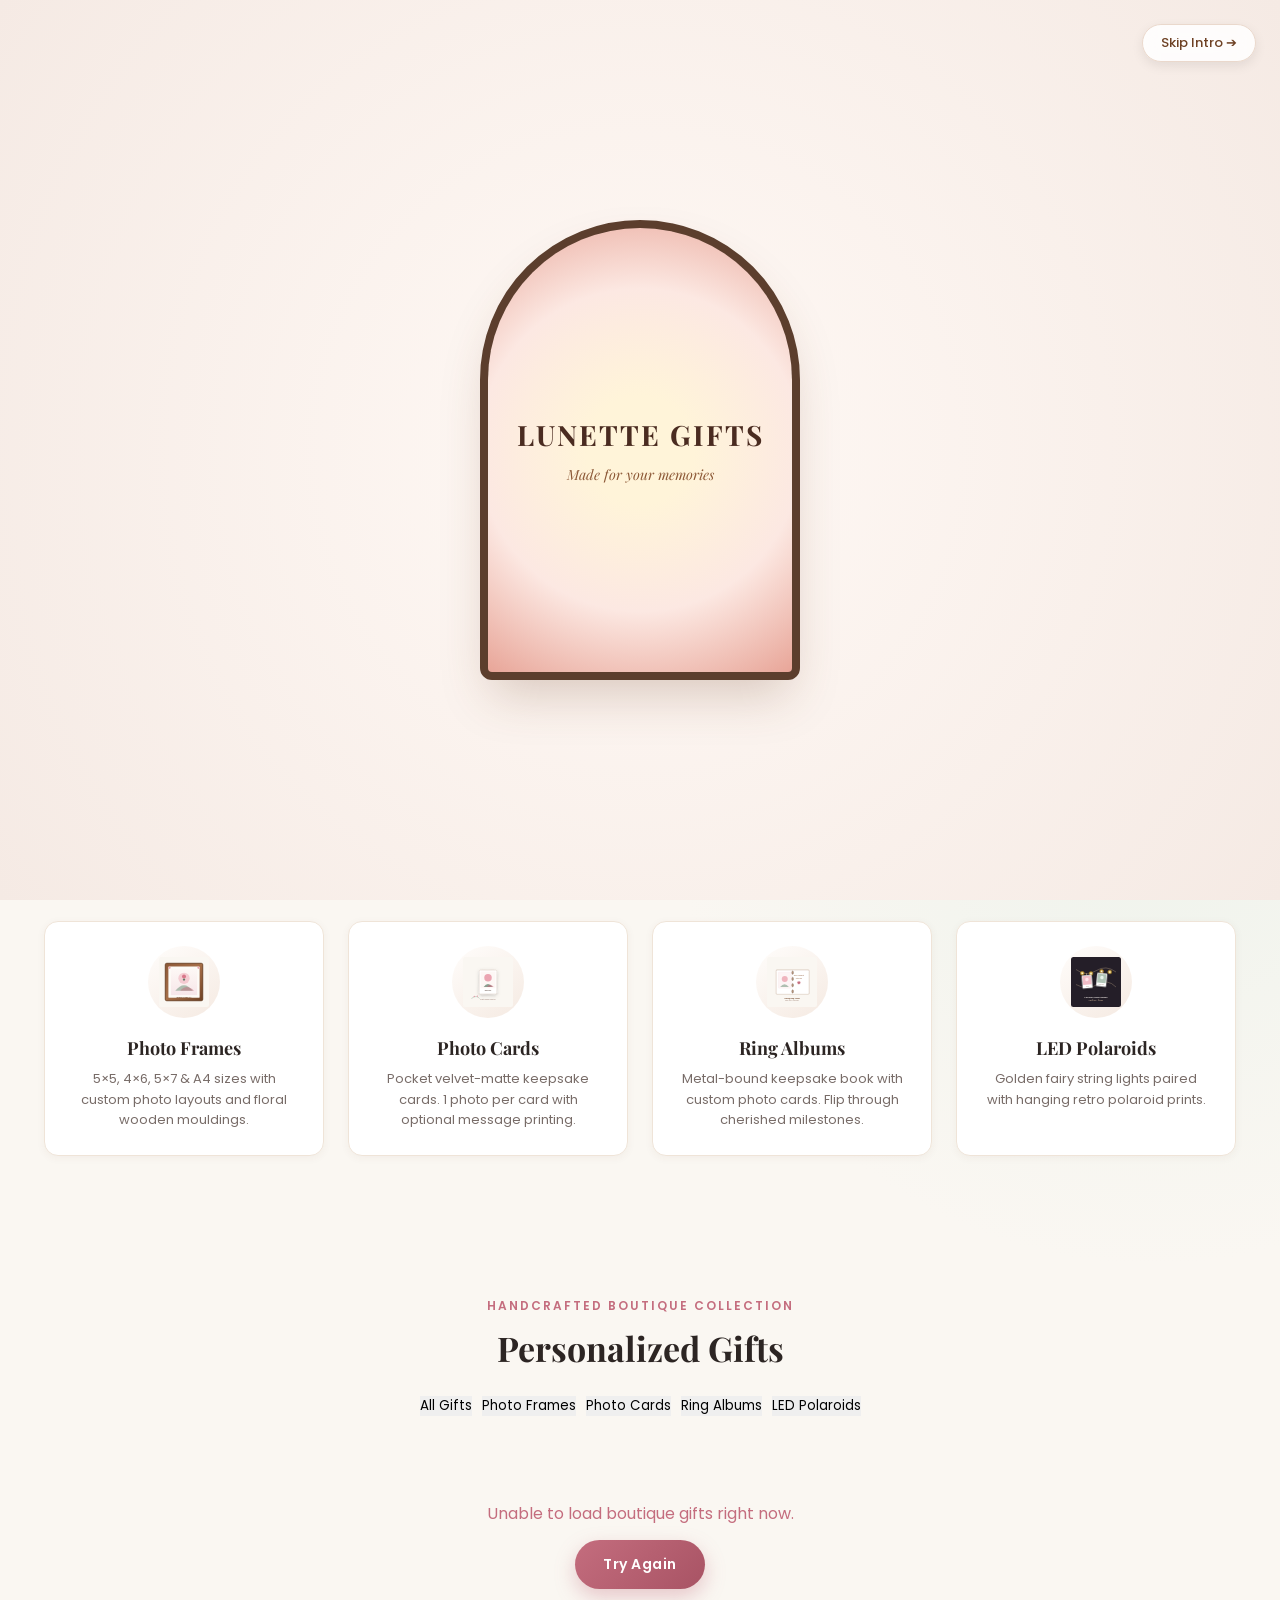
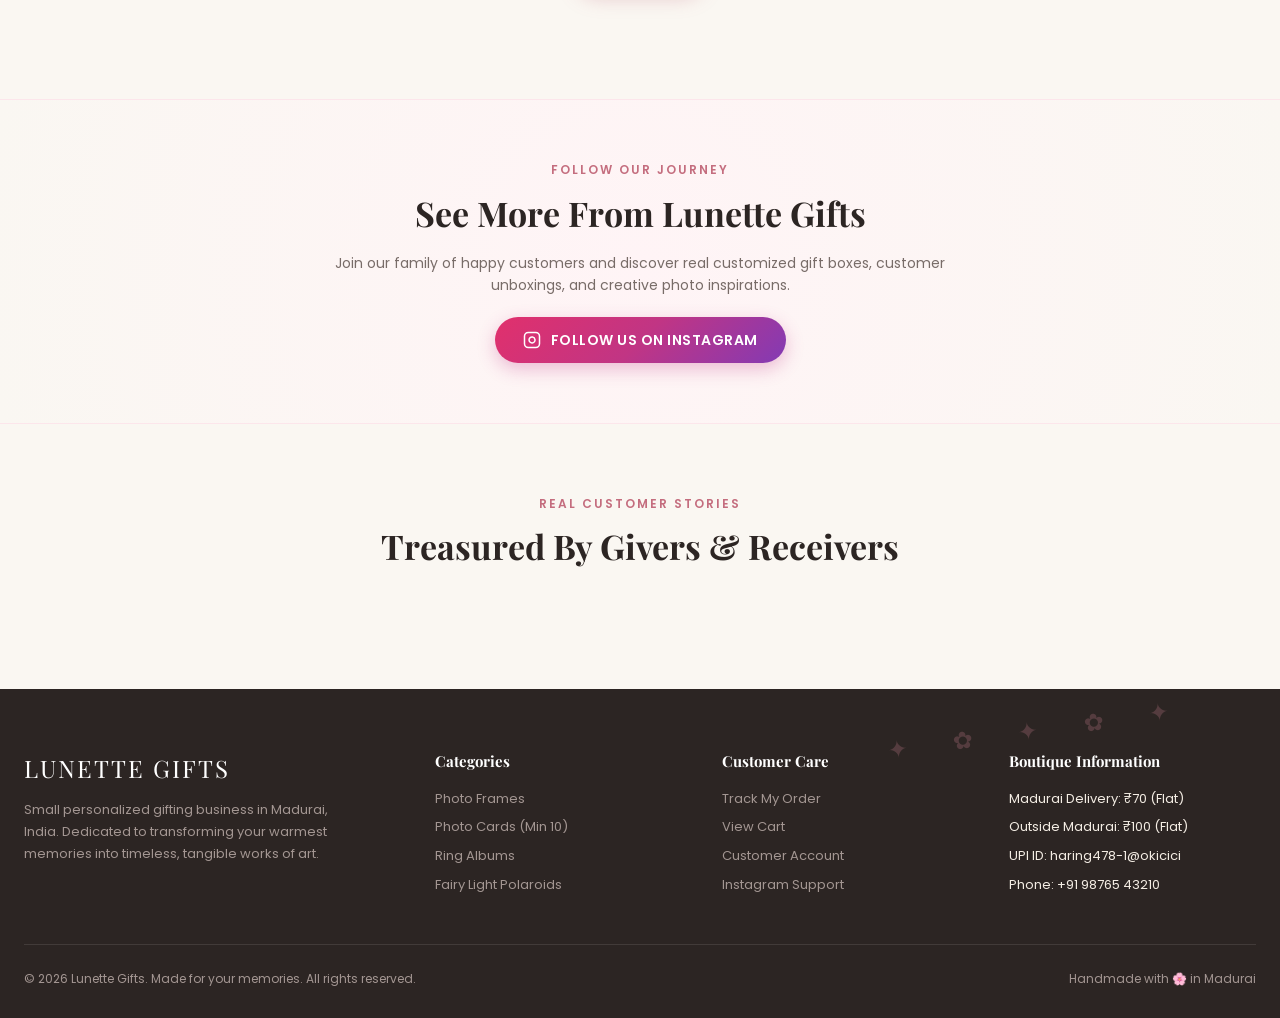
==== LUNETTE-GIFTS-FRONTEND/index.html @ bac8351b "Initial commit" ====
<!DOCTYPE html>
<html lang="en">
<head>
    <meta charset="UTF-8">
    <meta name="viewport" content="width=device-width, initial-scale=1.0">
    <title>Lunette Gifts — Personalized Gift Boutique & Photo Keepsakes</title>
    <link rel="stylesheet" href="./css/boutique-theme.css">
    <link rel="stylesheet" href="./css/opening-door.css">
    <link rel="stylesheet" href="./css/lunette-polish.css">
</head>
<body>

    <!-- =========================================================
         1. BOUTIQUE OPENING DOOR ENTRANCE ANIMATION
         ========================================================= -->
    <div id="opening-screen">
        <button class="skip-intro-btn" type="button">Skip Intro ➔</button>

        <div class="door-wrapper">
            <!-- Warm Boutique Backlight Glow & Revealed Logo -->
            <div class="boutique-glow">
                <div class="boutique-logo-reveal">
                    <h1>LUNETTE GIFTS</h1>
                    <p>Made for your memories</p>
                </div>
            </div>

            <!-- Left Door Leaf -->
            <div class="door-leaf door-left">
                <div class="door-handle"></div>
            </div>

            <!-- Right Door Leaf -->
            <div class="door-leaf door-right">
                <div class="door-handle"></div>
            </div>

            <!-- Soft Petal Burst Animation -->
            <div class="petal-burst">
                <div class="petal"></div>
                <div class="petal"></div>
                <div class="petal"></div>
                <div class="petal"></div>
            </div>
        </div>
    </div>

    <!-- =========================================================
         2. TOP NOTICE BAR
         ========================================================= -->
    <div class="top-bar">
        🌸 Handcrafted with love in Madurai • Flat ₹70 Local Delivery / ₹100 Outside • Premium Floral Keepsakes
    </div>

    <!-- =========================================================
         3. SITE HEADER & NAVIGATION
         ========================================================= -->
    <header class="site-header">
        <div class="header-container">
            <a href="./" class="brand-logo">
                <svg viewBox="0 0 24 24" fill="none" stroke="currentColor" stroke-width="1.8">
                    <path d="M12 2a5 5 0 0 0-5 5c0 4 5 9 5 9s5-5 5-9a5 5 0 0 0-5-5z"/>
                    <circle cx="12" cy="7" r="2"/>
                    <path d="M7 14c-3 0-5 2-5 4v2h20v-2c0-2-2-4-5-4"/>
                </svg>
                <div>
                    <span class="brand-title">Lunette Gifts</span>
                    <span class="brand-subtitle">Personalized Keepsakes</span>
                </div>
            </a>

            <nav>
                <ul class="nav-menu">
                    <li><a href="./" class="nav-link active">Home</a></li>
                    <li><a href="#catalog" class="nav-link">Shop</a></li>
                    <li><a href="#catalog" class="nav-link" onclick="document.querySelector('[data-filter=\'PHOTO_FRAMES\']').click()">Photo Frames</a></li>
                    <li><a href="#catalog" class="nav-link" onclick="document.querySelector('[data-filter=\'PHOTO_CARDS\']').click()">Photo Cards</a></li>
                    <li><a href="#catalog" class="nav-link" onclick="document.querySelector('[data-filter=\'RING_ALBUMS\']').click()">Ring Albums</a></li>
                    <li><a href="#catalog" class="nav-link" onclick="document.querySelector('[data-filter=\'LED_POLAROIDS\']').click()">LED Polaroids</a></li>
                    <li><a href="./track.html" class="nav-link">Track Order</a></li>
                </ul>
            </nav>

            <div class="header-actions">
                <a href="./cart.html" class="header-icon-btn" title="View Cart">
                    <svg width="22" height="22" viewBox="0 0 24 24" fill="none" stroke="currentColor" stroke-width="2">
                        <path d="M6 2L3 6v14a2 2 0 0 0 2 2h14a2 2 0 0 0 2-2V6l-3-4z"/>
                        <line x1="3" y1="6" x2="21" y2="6"/>
                        <path d="M16 10a4 4 0 0 1-8 0"/>
                    </svg>
                    <span class="badge cart-badge" style="display: none;">0</span>
                </a>

                <a href="./login.html" id="header-account-link" class="header-icon-btn" title="Sign In / Account">
                    <svg width="22" height="22" viewBox="0 0 24 24" fill="none" stroke="currentColor" stroke-width="2">
                        <path d="M20 21v-2a4 4 0 0 0-4-4H8a4 4 0 0 0-4 4v2"/>
                        <circle cx="12" cy="7" r="4"/>
                    </svg>
                </a>
            </div>
        </div>
    </header>

    <!-- =========================================================
         4. HERO SECTION
         ========================================================= -->
    <section class="hero-section">
        <div class="hero-container">
            <div class="hero-content">
                <div class="hero-badge">🌸 Handcrafted Personalized Gifting</div>
                <h1 class="hero-title">
                    Turn Your Memories Into <span>Beautiful Gifts</span>
                </h1>
                <p class="hero-subtitle">
                    Personalized photo frames, cards, albums and more — made specially for you. Custom engraved text, archival prints, and floral handcrafted details.
                </p>
                <div class="hero-buttons">
                    <a href="#catalog" class="btn-primary">
                        SHOP NOW ➔
                    </a>
                    <a href="#catalog" class="btn-secondary">
                        CUSTOMIZE YOUR GIFT
                    </a>
                </div>
            </div>

            <div class="hero-visual">
                <div class="hero-visual-card">
                    <img src="./images/realistic-frame.jpg" alt="Handcrafted personalized memory frame">
                    <div class="floating-pill">
                        <span>✨</span>
                        <span>Made for your dearest memories</span>
                    </div>
                </div>
            </div>
        </div>
    </section>

    <!-- =========================================================
         5. PRODUCT CATEGORIES SHOWCASE
         ========================================================= -->
    <section class="section">
        <div class="section-header">
            <span class="section-subtitle">Curated Categories</span>
            <h2 class="section-title">Cherish Every Occasion</h2>
        </div>

        <div class="categories-grid">
            <div class="category-card" onclick="document.querySelector('[data-filter=\'PHOTO_FRAMES\']').click(); location.href='#catalog';">
                <div class="category-icon">
                    <img src="./images/frame-thumb.svg" alt="Photo Frames">
                </div>
                <h3 class="category-title">Photo Frames</h3>
                <p class="category-desc">5×5, 4×6, 5×7 & A4 sizes with custom photo layouts and floral wooden mouldings.</p>
            </div>

            <div class="category-card" onclick="document.querySelector('[data-filter=\'PHOTO_CARDS\']').click(); location.href='#catalog';">
                <div class="category-icon">
                    <img src="./images/cards-thumb.svg" alt="Photo Cards">
                </div>
                <h3 class="category-title">Photo Cards</h3>
                <p class="category-desc">Pocket velvet-matte keepsake cards. 1 photo per card with optional message printing.</p>
            </div>

            <div class="category-card" onclick="document.querySelector('[data-filter=\'RING_ALBUMS\']').click(); location.href='#catalog';">
                <div class="category-icon">
                    <img src="./images/album-thumb.svg" alt="Ring Albums">
                </div>
                <h3 class="category-title">Ring Albums</h3>
                <p class="category-desc">Metal-bound keepsake book with custom photo cards. Flip through cherished milestones.</p>
            </div>

            <div class="category-card" onclick="document.querySelector('[data-filter=\'LED_POLAROIDS\']').click(); location.href='#catalog';">
                <div class="category-icon">
                    <img src="./images/led-thumb.svg" alt="LED Polaroids">
                </div>
                <h3 class="category-title">LED Polaroids</h3>
                <p class="category-desc">Golden fairy string lights paired with hanging retro polaroid prints.</p>
            </div>
        </div>
    </section>

    <!-- =========================================================
         6. PRODUCT CATALOG & FILTERS
         ========================================================= -->
    <section class="section" id="catalog">
        <div class="section-header">
            <span class="section-subtitle">Handcrafted Boutique Collection</span>
            <h2 class="section-title">Personalized Gifts</h2>
            <div style="display: flex; justify-content: center; gap: 10px; margin-top: 20px; flex-wrap: wrap;">
                <button class="period-tab active" data-filter="ALL">All Gifts</button>
                <button class="period-tab" data-filter="PHOTO_FRAMES">Photo Frames</button>
                <button class="period-tab" data-filter="PHOTO_CARDS">Photo Cards</button>
                <button class="period-tab" data-filter="RING_ALBUMS">Ring Albums</button>
                <button class="period-tab" data-filter="LED_POLAROIDS">LED Polaroids</button>
            </div>
        </div>

        <div class="products-grid" id="products-grid">
            <!-- Populated dynamically via store.js -->
            <div style="grid-column: 1/-1; text-align: center; padding: 40px; color: #786C68;">
                Loading boutique collection...
            </div>
        </div>
    </section>

    <!-- =========================================================
         7. INSTAGRAM SECTION (LINKING TO OFFICIAL INSTAGRAM)
         ========================================================= -->
    <section class="instagram-section">
        <div class="instagram-banner">
            <span class="section-subtitle">Follow Our Journey</span>
            <h2 class="section-title" style="margin-bottom: 12px;">See More From Lunette Gifts</h2>
            <p style="font-size: 14px; color: #786C68;">
                Join our family of happy customers and discover real customized gift boxes, customer unboxings, and creative photo inspirations.
            </p>
            <a href="https://www.instagram.com/lunette_gifts/" target="_blank" rel="noopener noreferrer" class="instagram-btn">
                <svg width="18" height="18" viewBox="0 0 24 24" fill="none" stroke="currentColor" stroke-width="2">
                    <rect x="2" y="2" width="20" height="20" rx="5" ry="5"></rect>
                    <path d="M16 11.37A4 4 0 1 1 12.63 8 4 4 0 0 1 16 11.37z"></path>
                    <line x1="17.5" y1="6.5" x2="17.51" y2="6.5"></line>
                </svg>
                FOLLOW US ON INSTAGRAM
            </a>
        </div>
    </section>

    <!-- =========================================================
         8. CUSTOMER REVIEWS SECTION
         ========================================================= -->
    <section class="section">
        <div class="section-header">
            <span class="section-subtitle">Real Customer Stories</span>
            <h2 class="section-title">Treasured By Givers & Receivers</h2>
        </div>
        <div class="categories-grid" id="reviews-container">
            <!-- Populated via store.js -->
        </div>
    </section>

    <!-- =========================================================
         9. FOOTER
         ========================================================= -->
    <footer class="site-footer">
        <div class="footer-container">
            <div>
                <div class="footer-logo">LUNETTE GIFTS</div>
                <p class="footer-desc">
                    Small personalized gifting business in Madurai, India. Dedicated to transforming your warmest memories into timeless, tangible works of art.
                </p>
            </div>
            <div class="footer-col">
                <h4>Categories</h4>
                <ul class="footer-links">
                    <li><a href="#catalog">Photo Frames</a></li>
                    <li><a href="#catalog">Photo Cards (Min 10)</a></li>
                    <li><a href="#catalog">Ring Albums</a></li>
                    <li><a href="#catalog">Fairy Light Polaroids</a></li>
                </ul>
            </div>
            <div class="footer-col">
                <h4>Customer Care</h4>
                <ul class="footer-links">
                    <li><a href="./track.html">Track My Order</a></li>
                    <li><a href="./cart.html">View Cart</a></li>
                    <li><a href="./login.html">Customer Account</a></li>
                    <li><a href="https://www.instagram.com/lunette_gifts/" target="_blank">Instagram Support</a></li>
                </ul>
            </div>
            <div class="footer-col">
                <h4>Boutique Information</h4>
                <ul class="footer-links">
                    <li>Madurai Delivery: ₹70 (Flat)</li>
                    <li>Outside Madurai: ₹100 (Flat)</li>
                    <li>UPI ID: haring478-1@okicici</li>
                    <li>Phone: +91 98765 43210</li>
                </ul>
            </div>
        </div>
        <div class="footer-bottom">
            <span>&copy; 2026 Lunette Gifts. Made for your memories. All rights reserved.</span>
            <span>Handmade with 🌸 in Madurai</span>
        </div>
    </footer>

    <!-- =========================================================
         10. INTERACTIVE PRODUCT CUSTOMIZATION MODAL
         ========================================================= -->
    <div class="modal-backdrop" id="product-modal-backdrop">
        <div class="modal-container">
            <div class="modal-header">
                <h3 class="modal-title" id="modal-product-title">Customize Your Gift</h3>
                <button class="modal-close-btn" onclick="closeProductModal()">✕</button>
            </div>
            <div class="modal-body" id="modal-dynamic-body">
                <!-- Dynamically filled by store.js -->
            </div>
            <div class="modal-footer">
                <div>
                    <span class="modal-price-calc">Total Price</span>
                    <div class="modal-total-display" id="modal-total-price">₹0</div>
                </div>
                <button class="btn-primary" id="modal-add-to-cart-btn" onclick="addCurrentProductToCart()">
                    Add To Cart
                </button>
            </div>
        </div>
    </div>

    <!-- Scripts -->
    <script src="./js/config.js"></script>
    <script src="./js/boutique.js"></script>
    <script src="./js/store.js"></script>
</body>
</html>
---- LUNETTE-GIFTS-FRONTEND/css/boutique-theme.css ----
/* =========================================================
   LUNETTE GIFTS — BOUTIQUE PREMIUM FLORAL THEME
   ========================================================= */

@import url('https://fonts.googleapis.com/css2?family=Playfair+Display:ital,wght@0,400;0,600;0,700;1,400;1,600&family=Poppins:wght@300;400;500;600;700&display=swap');

:root {
    --bg-ivory: #FAF7F2;
    --bg-surface: #FFFFFF;
    --bg-warm: #F4EDE4;
    --bg-cream: #FDFBF7;

    --rose-50: #FFF5F7;
    --rose-100: #FCE6EB;
    --rose-200: #F7CCD6;
    --rose-400: #E892A2;
    --rose-500: #C46D7E;
    --rose-600: #A85364;

    --sage-100: #EBF3ED;
    --sage-300: #A3C2AC;
    --sage-500: #7C9D86;
    --sage-700: #5B7B66;

    --gold-300: #E2CEB8;
    --gold-500: #B8977E;
    --gold-700: #8C6D54;

    --text-main: #2C2523;
    --text-muted: #786C68;
    --text-light: #A39692;

    --border-soft: #EFE4D8;
    --border-hover: #DBC8B8;

    --shadow-sm: 0 2px 8px rgba(92, 62, 45, 0.05);
    --shadow-md: 0 8px 24px rgba(92, 62, 45, 0.08);
    --shadow-lg: 0 16px 40px rgba(92, 62, 45, 0.12);

    --radius-sm: 8px;
    --radius-md: 14px;
    --radius-lg: 22px;
    --radius-full: 9999px;
}

* {
    box-sizing: border-box;
    margin: 0;
    padding: 0;
}

body {
    font-family: 'Poppins', sans-serif;
    background-color: var(--bg-ivory);
    color: var(--text-main);
    line-height: 1.6;
    overflow-x: hidden;
}

h1, h2, h3, h4, .font-serif {
    font-family: 'Playfair Display', serif;
}

a {
    color: inherit;
    text-decoration: none;
}

button {
    font-family: inherit;
    cursor: pointer;
    border: none;
    outline: none;
}

/* =========================================================
   TOP NOTICE & HEADER
   ========================================================= */

.top-bar {
    background: linear-gradient(90deg, #F8E5E8 0%, #FAF0E6 50%, #EBF3ED 100%);
    text-align: center;
    padding: 7px 16px;
    font-size: 12px;
    font-weight: 500;
    color: var(--rose-600);
    letter-spacing: 0.5px;
    border-bottom: 1px solid rgba(196, 109, 126, 0.15);
}

.site-header {
    position: sticky;
    top: 0;
    z-index: 1000;
    background: rgba(250, 247, 242, 0.95);
    backdrop-filter: blur(12px);
    border-bottom: 1px solid var(--border-soft);
    transition: all 0.3s ease;
}

.header-container {
    max-width: 1240px;
    margin: 0 auto;
    padding: 16px 24px;
    display: flex;
    align-items: center;
    justify-content: space-between;
}

.brand-logo {
    display: flex;
    align-items: center;
    gap: 10px;
}

.brand-logo svg {
    width: 34px;
    height: 34px;
    color: var(--rose-500);
}

.brand-title {
    font-family: 'Playfair Display', serif;
    font-size: 22px;
    font-weight: 700;
    letter-spacing: 2px;
    color: var(--text-main);
    text-transform: uppercase;
}

.brand-subtitle {
    display: block;
    font-size: 10px;
    font-family: 'Poppins', sans-serif;
    color: var(--sage-700);
    letter-spacing: 1.5px;
    text-transform: uppercase;
    margin-top: -2px;
}

.nav-menu {
    display: flex;
    align-items: center;
    gap: 28px;
    list-style: none;
}

.nav-link {
    font-size: 14px;
    font-weight: 500;
    color: var(--text-main);
    transition: color 0.2s ease;
    position: relative;
    padding: 6px 0;
}

.nav-link:hover, .nav-link.active {
    color: var(--rose-500);
}

.nav-link::after {
    content: '';
    position: absolute;
    bottom: 0;
    left: 0;
    width: 0%;
    height: 2px;
    background-color: var(--rose-500);
    transition: width 0.25s ease;
}

.nav-link:hover::after, .nav-link.active::after {
    width: 100%;
}

.header-actions {
    display: flex;
    align-items: center;
    gap: 18px;
}

.header-icon-btn {
    position: relative;
    background: transparent;
    padding: 8px;
    border-radius: var(--radius-full);
    color: var(--text-main);
    transition: all 0.2s ease;
    display: flex;
    align-items: center;
    justify-content: center;
}

.header-icon-btn:hover {
    background: var(--rose-100);
    color: var(--rose-500);
}

.badge {
    position: absolute;
    top: 2px;
    right: 2px;
    background: var(--rose-500);
    color: #FFFFFF;
    font-size: 10px;
    font-weight: 600;
    width: 18px;
    height: 18px;
    border-radius: var(--radius-full);
    display: flex;
    align-items: center;
    justify-content: center;
}

.mobile-menu-toggle {
    display: none;
    background: none;
    font-size: 22px;
    color: var(--text-main);
}

/* =========================================================
   HERO BANNER
   ========================================================= */

.hero-section {
    position: relative;
    padding: 70px 24px 80px;
    background: radial-gradient(circle at 80% 20%, #FCECEF 0%, #FAF7F2 60%);
    overflow: hidden;
}

.hero-container {
    max-width: 1240px;
    margin: 0 auto;
    display: grid;
    grid-template-columns: 1.1fr 0.9fr;
    gap: 50px;
    align-items: center;
}

.hero-badge {
    display: inline-flex;
    align-items: center;
    gap: 8px;
    padding: 6px 14px;
    background: var(--rose-100);
    color: var(--rose-600);
    border-radius: var(--radius-full);
    font-size: 12px;
    font-weight: 600;
    margin-bottom: 20px;
    letter-spacing: 0.5px;
}

.hero-title {
    font-size: 48px;
    line-height: 1.18;
    color: var(--text-main);
    margin-bottom: 18px;
}

.hero-title span {
    color: var(--rose-500);
    font-style: italic;
}

.hero-subtitle {
    font-size: 16px;
    color: var(--text-muted);
    margin-bottom: 34px;
    max-width: 520px;
}

.hero-buttons {
    display: flex;
    flex-wrap: wrap;
    gap: 16px;
}

.btn-primary {
    background: linear-gradient(135deg, var(--rose-500) 0%, var(--rose-600) 100%);
    color: #FFFFFF;
    padding: 14px 28px;
    border-radius: var(--radius-full);
    font-size: 14px;
    font-weight: 600;
    letter-spacing: 0.5px;
    box-shadow: 0 8px 20px rgba(196, 109, 126, 0.35);
    transition: all 0.25s ease;
    display: inline-flex;
    align-items: center;
    gap: 8px;
}

.btn-primary:hover {
    transform: translateY(-2px);
    box-shadow: 0 12px 28px rgba(196, 109, 126, 0.45);
}

.btn-secondary {
    background: #FFFFFF;
    color: var(--text-main);
    border: 1px solid var(--border-soft);
    padding: 14px 28px;
    border-radius: var(--radius-full);
    font-size: 14px;
    font-weight: 600;
    box-shadow: var(--shadow-sm);
    transition: all 0.25s ease;
    display: inline-flex;
    align-items: center;
    gap: 8px;
}

.btn-secondary:hover {
    background: var(--bg-warm);
    border-color: var(--border-hover);
    transform: translateY(-2px);
}

.hero-visual {
    position: relative;
    display: flex;
    justify-content: center;
}

.hero-visual-card {
    background: #FFFFFF;
    padding: 16px;
    border-radius: var(--radius-lg);
    box-shadow: var(--shadow-lg);
    border: 1px solid var(--border-soft);
    position: relative;
    transform: rotate(2deg);
    transition: transform 0.4s ease;
    max-width: 380px;
    width: 100%;
}

.hero-visual-card:hover {
    transform: rotate(0deg) scale(1.02);
}

.hero-visual-card img {
    width: 100%;
    border-radius: var(--radius-md);
    display: block;
}

.floating-pill {
    position: absolute;
    bottom: -15px;
    left: -15px;
    background: #FFFFFF;
    padding: 10px 18px;
    border-radius: var(--radius-full);
    box-shadow: var(--shadow-md);
    display: flex;
    align-items: center;
    gap: 10px;
    font-size: 13px;
    font-weight: 600;
    color: var(--sage-700);
    border: 1px solid var(--sage-100);
}

/* Subtle Floating Flower Petals */
.floating-petal-bg {
    position: absolute;
    width: 18px;
    height: 24px;
    background: radial-gradient(circle, #FCD9E0, #F7B5C2);
    border-radius: 50% 0 50% 50%;
    opacity: 0.4;
    pointer-events: none;
    animation: drift 10s infinite ease-in-out;
}

@keyframes drift {
    0% { transform: translate(0, 0) rotate(0deg); }
    50% { transform: translate(30px, 40px) rotate(180deg); }
    100% { transform: translate(0, 0) rotate(360deg); }
}

/* =========================================================
   CATEGORY SECTION
   ========================================================= */

.section {
    padding: 70px 24px;
    max-width: 1240px;
    margin: 0 auto;
}

.section-header {
    text-align: center;
    margin-bottom: 45px;
}

.section-subtitle {
    font-size: 12px;
    font-weight: 600;
    letter-spacing: 2px;
    text-transform: uppercase;
    color: var(--rose-500);
    margin-bottom: 6px;
    display: block;
}

.section-title {
    font-size: 34px;
    color: var(--text-main);
}

.categories-grid {
    display: grid;
    grid-template-columns: repeat(auto-fit, minmax(240px, 1fr));
    gap: 24px;
}

.category-card {
    background: var(--bg-surface);
    border: 1px solid var(--border-soft);
    border-radius: var(--radius-md);
    padding: 24px;
    text-align: center;
    box-shadow: var(--shadow-sm);
    transition: all 0.3s cubic-bezier(0.16, 1, 0.3, 1);
    cursor: pointer;
}

.category-card:hover {
    transform: translateY(-6px);
    box-shadow: var(--shadow-md);
    border-color: var(--rose-200);
}

.category-icon {
    width: 72px;
    height: 72px;
    margin: 0 auto 16px;
    border-radius: var(--radius-full);
    background: var(--rose-50);
    display: flex;
    align-items: center;
    justify-content: center;
}

.category-icon img {
    width: 50px;
    height: 50px;
}

.category-title {
    font-size: 18px;
    margin-bottom: 6px;
    color: var(--text-main);
}

.category-desc {
    font-size: 13px;
    color: var(--text-muted);
}

/* =========================================================
   PRODUCT CATALOG GRID
   ========================================================= */

.products-grid {
    display: grid;
    grid-template-columns: repeat(auto-fill, minmax(270px, 1fr));
    gap: 28px;
}

.product-card {
    background: var(--bg-surface);
    border-radius: var(--radius-md);
    border: 1px solid var(--border-soft);
    overflow: hidden;
    box-shadow: var(--shadow-sm);
    transition: all 0.3s ease;
    display: flex;
    flex-direction: column;
}

.product-card:hover {
    transform: translateY(-5px);
    box-shadow: var(--shadow-md);
    border-color: var(--rose-200);
}

.product-thumb {
    position: relative;
    width: 100%;
    height: 230px;
    background: var(--bg-warm);
    overflow: hidden;
    display: flex;
    align-items: center;
    justify-content: center;
}

.product-thumb img {
    width: 100%;
    height: 100%;
    object-fit: contain;
    transition: transform 0.4s ease;
}

.product-card:hover .product-thumb img {
    transform: scale(1.04);
}

.product-badge {
    position: absolute;
    top: 14px;
    left: 14px;
    background: rgba(255, 255, 255, 0.9);
    backdrop-filter: blur(4px);
    padding: 4px 10px;
    border-radius: var(--radius-full);
    font-size: 11px;
    font-weight: 600;
    color: var(--rose-600);
    border: 1px solid var(--rose-100);
}

.product-info {
    padding: 20px;
    display: flex;
    flex-direction: column;
    flex-grow: 1;
}

.product-category-tag {
    font-size: 11px;
    text-transform: uppercase;
    letter-spacing: 1px;
    color: var(--sage-700);
    font-weight: 600;
    margin-bottom: 6px;
}

.product-name {
    font-size: 19px;
    color: var(--text-main);
    margin-bottom: 8px;
}

.product-desc {
    font-size: 13px;
    color: var(--text-muted);
    margin-bottom: 16px;
    flex-grow: 1;
    display: -webkit-box;
    -webkit-line-clamp: 2;
    -webkit-box-orient: vertical;
    overflow: hidden;
}

.product-footer {
    display: flex;
    align-items: center;
    justify-content: space-between;
    padding-top: 14px;
    border-top: 1px solid var(--border-soft);
}

.product-price {
    font-size: 18px;
    font-weight: 700;
    color: var(--text-main);
}

.product-price small {
    font-size: 12px;
    font-weight: 400;
    color: var(--text-muted);
}

.btn-customize {
    background: var(--rose-500);
    color: #FFFFFF;
    padding: 9px 18px;
    border-radius: var(--radius-full);
    font-size: 13px;
    font-weight: 600;
    transition: all 0.2s ease;
}

.btn-customize:hover {
    background: var(--rose-600);
    transform: scale(1.03);
}

/* =========================================================
   CUSTOMIZATION MODAL (HEART OF THE PERSONALIZATION SYSTEM)
   ========================================================= */

.modal-backdrop {
    position: fixed;
    inset: 0;
    background: rgba(44, 37, 35, 0.6);
    backdrop-filter: blur(6px);
    z-index: 2000;
    display: flex;
    align-items: center;
    justify-content: center;
    padding: 16px;
    opacity: 0;
    visibility: hidden;
    transition: all 0.3s ease;
}

.modal-backdrop.active {
    opacity: 1;
    visibility: visible;
}

.modal-container {
    background: var(--bg-surface);
    border-radius: var(--radius-lg);
    max-width: 820px;
    width: 100%;
    max-height: 90vh;
    overflow-y: auto;
    box-shadow: var(--shadow-lg);
    border: 1px solid var(--border-soft);
    transform: translateY(20px);
    transition: transform 0.3s cubic-bezier(0.16, 1, 0.3, 1);
}

.modal-backdrop.active .modal-container {
    transform: translateY(0);
}

.modal-header {
    padding: 20px 28px;
    border-bottom: 1px solid var(--border-soft);
    display: flex;
    align-items: center;
    justify-content: space-between;
}

.modal-title {
    font-size: 22px;
    color: var(--text-main);
}

.modal-close-btn {
    background: none;
    font-size: 24px;
    color: var(--text-light);
    transition: color 0.2s;
}

.modal-close-btn:hover {
    color: var(--rose-500);
}

.modal-body {
    padding: 28px;
}

/* Variant & Option Selectors */
.options-group {
    margin-bottom: 24px;
}

.options-label {
    font-size: 13px;
    font-weight: 600;
    text-transform: uppercase;
    letter-spacing: 1px;
    color: var(--text-main);
    margin-bottom: 10px;
    display: block;
}

.variant-chips {
    display: flex;
    flex-wrap: wrap;
    gap: 10px;
}

.variant-chip {
    border: 1.5px solid var(--border-soft);
    background: var(--bg-ivory);
    padding: 10px 18px;
    border-radius: var(--radius-md);
    cursor: pointer;
    transition: all 0.2s ease;
    display: flex;
    flex-direction: column;
    align-items: flex-start;
}

.variant-chip.selected {
    border-color: var(--rose-500);
    background: var(--rose-50);
    box-shadow: 0 0 0 1px var(--rose-500);
}

.variant-name {
    font-size: 14px;
    font-weight: 600;
    color: var(--text-main);
}

.variant-meta {
    font-size: 11px;
    color: var(--rose-600);
    margin-top: 2px;
    font-weight: 500;
}

/* Quantity Controls */
.qty-controller {
    display: inline-flex;
    align-items: center;
    border: 1.5px solid var(--border-soft);
    border-radius: var(--radius-full);
    overflow: hidden;
    background: var(--bg-ivory);
}

.qty-btn {
    width: 38px;
    height: 38px;
    background: none;
    font-size: 18px;
    font-weight: 600;
    color: var(--text-main);
    display: flex;
    align-items: center;
    justify-content: center;
    transition: background 0.2s;
}

.qty-btn:hover {
    background: var(--rose-100);
    color: var(--rose-500);
}

.qty-input {
    width: 50px;
    height: 38px;
    border: none;
    background: transparent;
    text-align: center;
    font-size: 15px;
    font-weight: 600;
    color: var(--text-main);
}

/* Customization Toggle Card */
.customization-card {
    background: var(--bg-ivory);
    border: 1px solid var(--border-soft);
    border-radius: var(--radius-md);
    padding: 16px 20px;
    margin-bottom: 24px;
}

.customization-toggle {
    display: flex;
    align-items: center;
    gap: 12px;
    cursor: pointer;
}

.customization-toggle input[type="checkbox"] {
    width: 18px;
    height: 18px;
    accent-color: var(--rose-500);
}

.customization-fields {
    margin-top: 16px;
    padding-top: 16px;
    border-top: 1px dashed var(--border-soft);
    display: none;
}

.customization-fields.open {
    display: block;
}

.input-field {
    width: 100%;
    padding: 10px 14px;
    border: 1px solid var(--border-soft);
    border-radius: var(--radius-sm);
    font-family: inherit;
    font-size: 14px;
    margin-top: 6px;
    margin-bottom: 12px;
    background: #FFFFFF;
}

.input-field:focus {
    border-color: var(--rose-500);
    outline: none;
}

/* =========================================================
   DYNAMIC PHOTO UPLOAD SLOTS GRID
   ========================================================= */

.photo-upload-section {
    background: var(--bg-cream);
    border: 1.5px solid var(--rose-200);
    border-radius: var(--radius-md);
    padding: 20px;
    margin-bottom: 24px;
}

.upload-header-row {
    display: flex;
    align-items: center;
    justify-content: space-between;
    margin-bottom: 14px;
}

.upload-status-counter {
    background: var(--rose-500);
    color: #FFFFFF;
    font-size: 12px;
    font-weight: 600;
    padding: 4px 12px;
    border-radius: var(--radius-full);
}

.photo-slots-grid {
    display: grid;
    grid-template-columns: repeat(auto-fill, minmax(115px, 1fr));
    gap: 14px;
}

.photo-slot {
    aspect-ratio: 1;
    border: 2px dashed var(--border-hover);
    border-radius: var(--radius-sm);
    background: #FFFFFF;
    position: relative;
    overflow: hidden;
    display: flex;
    flex-direction: column;
    align-items: center;
    justify-content: center;
    cursor: pointer;
    transition: all 0.2s ease;
}

.photo-slot:hover {
    border-color: var(--rose-500);
    background: var(--rose-50);
}

.photo-slot.filled {
    border-style: solid;
    border-color: var(--rose-400);
}

.photo-slot img.slot-preview {
    width: 100%;
    height: 100%;
    object-fit: cover;
}

.slot-actions {
    position: absolute;
    inset: 0;
    background: rgba(44, 37, 35, 0.7);
    display: flex;
    align-items: center;
    justify-content: center;
    gap: 8px;
    opacity: 0;
    transition: opacity 0.2s;
}

.photo-slot:hover .slot-actions {
    opacity: 1;
}

.slot-action-btn {
    width: 32px;
    height: 32px;
    border-radius: var(--radius-full);
    background: #FFFFFF;
    color: var(--text-main);
    display: flex;
    align-items: center;
    justify-content: center;
    font-size: 13px;
    transition: transform 0.2s;
}

.slot-action-btn:hover {
    transform: scale(1.1);
    color: var(--rose-500);
}

.slot-placeholder {
    display: flex;
    flex-direction: column;
    align-items: center;
    gap: 4px;
    color: var(--text-light);
    font-size: 11px;
    font-weight: 500;
}

.slot-placeholder svg {
    width: 24px;
    height: 24px;
    color: var(--rose-400);
}

/* Modal Pricing Footer */
.modal-footer {
    padding: 20px 28px;
    background: var(--bg-ivory);
    border-top: 1px solid var(--border-soft);
    display: flex;
    align-items: center;
    justify-content: space-between;
}

.modal-price-calc {
    font-size: 13px;
    color: var(--text-muted);
}

.modal-total-display {
    font-size: 24px;
    font-weight: 700;
    color: var(--text-main);
}

/* =========================================================
   CART DRAWER & CHECKOUT
   ========================================================= */

.cart-drawer {
    position: fixed;
    top: 0;
    right: 0;
    width: 440px;
    max-width: 90vw;
    height: 100vh;
    background: var(--bg-surface);
    box-shadow: -10px 0 30px rgba(0, 0, 0, 0.15);
    z-index: 2500;
    transform: translateX(100%);
    transition: transform 0.35s cubic-bezier(0.16, 1, 0.3, 1);
    display: flex;
    flex-direction: column;
}

.cart-drawer.open {
    transform: translateX(0);
}

.cart-header {
    padding: 20px;
    border-bottom: 1px solid var(--border-soft);
    display: flex;
    align-items: center;
    justify-content: space-between;
}

.cart-items-list {
    flex-grow: 1;
    overflow-y: auto;
    padding: 20px;
}

.cart-item {
    display: flex;
    gap: 14px;
    padding-bottom: 16px;
    margin-bottom: 16px;
    border-bottom: 1px solid var(--border-soft);
}

.cart-item-img {
    width: 70px;
    height: 70px;
    border-radius: var(--radius-sm);
    background: var(--bg-warm);
    object-fit: cover;
}

.cart-item-info {
    flex-grow: 1;
}

.cart-item-title {
    font-size: 14px;
    font-weight: 600;
}

.cart-item-variant {
    font-size: 12px;
    color: var(--rose-600);
}

.cart-item-price {
    font-size: 14px;
    font-weight: 700;
    margin-top: 4px;
}

.cart-footer {
    padding: 20px;
    border-top: 1px solid var(--border-soft);
    background: var(--bg-ivory);
}

.cart-row {
    display: flex;
    align-items: center;
    justify-content: space-between;
    font-size: 14px;
    margin-bottom: 8px;
}

.cart-row.total {
    font-size: 18px;
    font-weight: 700;
    color: var(--text-main);
    border-top: 1px dashed var(--border-hover);
    padding-top: 10px;
    margin-top: 10px;
}

/* =========================================================
   INSTAGRAM SHOWCASE SECTION
   ========================================================= */

.instagram-section {
    background: radial-gradient(circle at center, #FFF4F6 0%, #FAF7F2 100%);
    border-top: 1px solid var(--rose-100);
    border-bottom: 1px solid var(--rose-100);
    padding: 60px 24px;
    text-align: center;
}

.instagram-banner {
    max-width: 650px;
    margin: 0 auto;
}

.instagram-btn {
    background: linear-gradient(135deg, #E1306C, #C13584, #833AB4);
    color: #FFFFFF;
    padding: 12px 28px;
    border-radius: var(--radius-full);
    font-size: 14px;
    font-weight: 600;
    letter-spacing: 0.5px;
    display: inline-flex;
    align-items: center;
    gap: 10px;
    margin-top: 20px;
    box-shadow: 0 6px 18px rgba(193, 53, 132, 0.3);
    transition: all 0.25s ease;
}

.instagram-btn:hover {
    transform: translateY(-2px);
    box-shadow: 0 10px 24px rgba(193, 53, 132, 0.4);
}

/* =========================================================
   FOOTER
   ========================================================= */

.site-footer {
    background: #2C2523;
    color: #F4EDE4;
    padding: 60px 24px 30px;
}

.footer-container {
    max-width: 1240px;
    margin: 0 auto;
    display: grid;
    grid-template-columns: 1.5fr 1fr 1fr 1fr;
    gap: 40px;
    margin-bottom: 40px;
}

.footer-logo {
    font-family: 'Playfair Display', serif;
    font-size: 24px;
    letter-spacing: 2px;
    color: #FFFFFF;
    margin-bottom: 12px;
}

.footer-desc {
    font-size: 13px;
    color: #A39692;
    line-height: 1.7;
    max-width: 320px;
}

.footer-col h4 {
    font-size: 15px;
    color: #FFFFFF;
    margin-bottom: 16px;
}

.footer-links {
    list-style: none;
    font-size: 13px;
}

.footer-links li {
    margin-bottom: 8px;
}

.footer-links a {
    color: #A39692;
    transition: color 0.2s;
}

.footer-links a:hover {
    color: var(--rose-400);
}

.footer-bottom {
    max-width: 1240px;
    margin: 0 auto;
    padding-top: 24px;
    border-top: 1px solid rgba(255, 255, 255, 0.1);
    display: flex;
    align-items: center;
    justify-content: space-between;
    font-size: 12px;
    color: #A39692;
}

/* =========================================================
   RESPONSIVE BREAKPOINTS
   ========================================================= */

@media (max-width: 900px) {
    .hero-container {
        grid-template-columns: 1fr;
        text-align: center;
    }
    .hero-subtitle {
        margin: 0 auto 30px;
    }
    .hero-buttons {
        justify-content: center;
    }
    .footer-container {
        grid-template-columns: 1fr 1fr;
    }
}

@media (max-width: 768px) {
    .nav-menu {
        display: none;
    }
    .mobile-menu-toggle {
        display: block;
    }
    .hero-title {
        font-size: 34px;
    }
    .modal-footer {
        flex-direction: column;
        gap: 16px;
        align-items: stretch;
    }
    .cart-drawer {
        width: 100vw;
    }
}
---- LUNETTE-GIFTS-FRONTEND/css/opening-door.css ----
/* =========================================================
   LUNETTE GIFTS — BOUTIQUE OPENING DOOR ANIMATION
   ========================================================= */

#opening-screen {
    position: fixed;
    top: 0;
    left: 0;
    width: 100vw;
    height: 100vh;
    background: radial-gradient(circle at center, #FFF9F5 0%, #F5EAE4 100%);
    z-index: 99999;
    display: flex;
    flex-direction: column;
    align-items: center;
    justify-content: center;
    perspective: 1200px;
    overflow: hidden;
    transition: opacity 0.8s cubic-bezier(0.4, 0, 0.2, 1), visibility 0.8s;
}

#opening-screen.hidden {
    opacity: 0;
    visibility: hidden;
    pointer-events: none;
}

.door-wrapper {
    position: relative;
    width: 320px;
    height: 460px;
    max-width: 88vw;
    max-height: 70vh;
    perspective: 1000px;
    box-shadow: 0 25px 50px -12px rgba(110, 65, 36, 0.25);
    border-radius: 160px 160px 12px 12px;
    background: #4A3326;
    border: 8px solid #5C3E2D;
    overflow: hidden;
}

/* Boutique Backlight Glow */
.boutique-glow {
    position: absolute;
    inset: 0;
    background: radial-gradient(circle at center, #FFF4D9 20%, #FCE8E2 60%, #E8A598 100%);
    display: flex;
    flex-direction: column;
    align-items: center;
    justify-content: center;
    text-align: center;
    padding: 20px;
    z-index: 1;
}

.boutique-logo-reveal {
    opacity: 0;
    transform: scale(0.85);
    animation: revealLogo 1.6s 1.5s forwards cubic-bezier(0.34, 1.56, 0.64, 1);
}

.boutique-logo-reveal h1 {
    font-family: 'Playfair Display', serif;
    font-size: 28px;
    color: #4A2B20;
    margin: 0;
    letter-spacing: 2px;
}

.boutique-logo-reveal p {
    font-family: 'Playfair Display', serif;
    font-style: italic;
    font-size: 14px;
    color: #8C5836;
    margin-top: 6px;
}

/* Door Leaves (Left & Right) */
.door-leaf {
    position: absolute;
    top: 0;
    width: 50%;
    height: 100%;
    background: linear-gradient(135deg, #7A4E33 0%, #5E3922 100%);
    box-shadow: inset 0 0 15px rgba(0, 0, 0, 0.3);
    z-index: 10;
    transform-style: preserve-3d;
    transition: transform 1.8s cubic-bezier(0.25, 1, 0.5, 1);
    display: flex;
    align-items: center;
}

.door-left {
    left: 0;
    transform-origin: left center;
    border-right: 2px solid #3D2214;
    border-top-left-radius: 150px;
    justify-content: flex-end;
    padding-right: 14px;
}

.door-right {
    right: 0;
    transform-origin: right center;
    border-left: 2px solid #3D2214;
    border-top-right-radius: 150px;
    justify-content: flex-start;
    padding-left: 14px;
}

/* Door Handle */
.door-handle {
    width: 10px;
    height: 48px;
    background: linear-gradient(to right, #F5D77F, #D4AF37, #997A1E);
    border-radius: 6px;
    box-shadow: 0 4px 8px rgba(0, 0, 0, 0.4);
    animation: handleGleam 2s infinite ease-in-out;
}

/* Opening action applied by JS */
.door-wrapper.doors-open .door-left {
    transform: rotateY(-110deg);
}

.door-wrapper.doors-open .door-right {
    transform: rotateY(110deg);
}

/* Floating Petals in Entrance */
.petal-burst {
    position: absolute;
    width: 100%;
    height: 100%;
    pointer-events: none;
    z-index: 20;
}

.petal {
    position: absolute;
    width: 16px;
    height: 22px;
    background: radial-gradient(circle, #F8C3CD 20%, #E892A2 80%);
    border-radius: 50% 0 50% 50%;
    opacity: 0;
    animation: fallPetal 3s ease-in-out infinite;
}

.petal:nth-child(1) { left: 20%; animation-delay: 1.2s; }
.petal:nth-child(2) { left: 45%; animation-delay: 1.5s; width: 12px; height: 18px; }
.petal:nth-child(3) { left: 70%; animation-delay: 1.3s; width: 14px; height: 20px; }
.petal:nth-child(4) { left: 85%; animation-delay: 1.7s; }

/* Skip Intro Button */
.skip-intro-btn {
    position: absolute;
    top: 24px;
    right: 24px;
    background: rgba(255, 255, 255, 0.85);
    backdrop-filter: blur(8px);
    border: 1px solid #EAD8CC;
    color: #6E4124;
    font-family: 'Poppins', sans-serif;
    font-size: 13px;
    font-weight: 500;
    padding: 8px 18px;
    border-radius: 30px;
    cursor: pointer;
    box-shadow: 0 4px 12px rgba(0, 0, 0, 0.08);
    transition: all 0.25s ease;
    z-index: 100;
}

.skip-intro-btn:hover {
    background: #C46D7E;
    color: #FFFFFF;
    border-color: #C46D7E;
    transform: translateY(-2px);
}

@keyframes revealLogo {
    0% { opacity: 0; transform: scale(0.85); }
    100% { opacity: 1; transform: scale(1); }
}

@keyframes handleGleam {
    0%, 100% { filter: brightness(1); }
    50% { filter: brightness(1.3); }
}

@keyframes fallPetal {
    0% { transform: translateY(-30px) rotate(0deg); opacity: 0; }
    20% { opacity: 0.9; }
    100% { transform: translateY(400px) rotate(360deg); opacity: 0; }
}
---- LUNETTE-GIFTS-FRONTEND/css/lunette-polish.css ----
/* LUNETTE GIFTS — premium 3D polish layer */
:root {
  --ink: #2a2221;
  --rose-glow: rgba(196,109,126,.26);
  --glass: rgba(255,255,255,.72);
  --ease-luxe: cubic-bezier(.23,1,.32,1);
}
body { background: radial-gradient(circle at 10% 8%, rgba(248,224,228,.48), transparent 28rem), radial-gradient(circle at 90% 30%, rgba(227,239,230,.5), transparent 30rem), var(--bg-ivory); }
body::before { content:""; position:fixed; inset:0; pointer-events:none; opacity:.28; z-index:-1; background-image: radial-gradient(rgba(92,62,45,.11) .7px, transparent .7px); background-size:18px 18px; mask-image: linear-gradient(to bottom, black, transparent 78%); }
.top-bar { position:relative; overflow:hidden; }
.top-bar::after { content:""; position:absolute; inset:0 auto 0 -30%; width:20%; transform:skewX(-20deg); background:linear-gradient(90deg,transparent,rgba(255,255,255,.72),transparent); animation:shine 7s infinite; }
@keyframes shine { 0%,68% { left:-30%; } 100% { left:130%; } }
.site-header { box-shadow: 0 10px 28px rgba(92,62,45,.06); }
.brand-logo { transition: transform .28s var(--ease-luxe); }
.brand-logo:hover { transform: translateY(-2px) rotate(-1deg); }
.hero-section { min-height: 610px; perspective: 1200px; }
.hero-section::before, .hero-section::after { content:""; position:absolute; border-radius:50%; filter:blur(2px); pointer-events:none; }
.hero-section::before { width:340px; height:340px; right:-100px; top:-90px; background:radial-gradient(circle, rgba(232,146,162,.22), transparent 68%); }
.hero-section::after { width:280px; height:280px; left:-100px; bottom:-120px; background:radial-gradient(circle, rgba(124,157,134,.16), transparent 68%); }
.hero-content { position:relative; z-index:1; animation: rise-in .8s var(--ease-luxe) both; }
.hero-title { text-wrap:balance; letter-spacing:-.025em; }
.hero-title span { text-shadow: 0 10px 24px rgba(196,109,126,.15); }
.hero-visual { transform-style:preserve-3d; animation: float-card 6s ease-in-out infinite; }
.hero-visual-card { transform: rotateY(-8deg) rotateX(4deg) rotateZ(2deg); transform-style:preserve-3d; background:linear-gradient(145deg,rgba(255,255,255,.95),rgba(255,250,247,.74)); box-shadow: 20px 24px 55px rgba(92,62,45,.16), -12px -12px 30px rgba(255,255,255,.72); }
.hero-visual-card::before { content:""; position:absolute; inset:12px; border-radius:18px; border:1px solid rgba(255,255,255,.8); pointer-events:none; transform:translateZ(18px); }
.hero-visual-card img { aspect-ratio:1/1; object-fit:cover; filter:saturate(.96) contrast(1.03); transform:translateZ(8px); }
.floating-pill { transform:translateZ(28px); }
@keyframes float-card { 0%,100% { transform:translateY(0) rotate(0deg); } 50% { transform:translateY(-9px) rotate(.6deg); } }
@keyframes rise-in { from { opacity:0; transform:translateY(18px); } to { opacity:1; transform:none; } }
.section { position:relative; }
.section-header { animation: rise-in .7s var(--ease-luxe) both; }
.category-card, .product-card { position:relative; overflow:hidden; transform-style:preserve-3d; transition: transform .35s var(--ease-luxe), box-shadow .35s var(--ease-luxe), border-color .35s ease; }
.category-card::after, .product-card::after { content:""; position:absolute; inset:-40% -20%; background:linear-gradient(110deg, transparent 42%, rgba(255,255,255,.52) 50%, transparent 58%); transform:translateX(-70%) rotate(8deg); transition:transform .7s var(--ease-luxe); pointer-events:none; }
.category-card:hover, .product-card:hover { transform:translateY(-10px) rotateX(2deg) rotateY(-2deg); box-shadow: 0 22px 46px rgba(92,62,45,.15), 0 3px 0 rgba(196,109,126,.14); border-color:rgba(196,109,126,.32); }
.category-card:hover::after, .product-card:hover::after { transform:translateX(70%) rotate(8deg); }
.category-icon, .product-thumb { background:linear-gradient(145deg,#fffdfb,#f5eae2); }
.category-icon img, .product-thumb img { transition:transform .55s var(--ease-luxe), filter .35s ease; }
.category-card:hover .category-icon img, .product-card:hover .product-thumb img { transform:scale(1.08) translateY(-4px); filter:saturate(1.12) contrast(1.05); }
.product-card { animation: card-in .6s var(--ease-luxe) both; }
.product-card:nth-child(2) { animation-delay:60ms; } .product-card:nth-child(3) { animation-delay:120ms; } .product-card:nth-child(4) { animation-delay:180ms; }
@keyframes card-in { from { opacity:0; transform:translateY(16px); } to { opacity:1; transform:none; } }
.product-badge, .product-category-tag { backdrop-filter:blur(8px); }
.btn-primary, .btn-secondary, .btn-customize, .instagram-btn { transition:transform .18s var(--ease-luxe), box-shadow .25s ease, filter .25s ease; }
.btn-primary:active, .btn-secondary:active, .btn-customize:active, .instagram-btn:active { transform:scale(.97); }
.btn-primary:hover { filter:saturate(1.08); }
.modal-backdrop { backdrop-filter:blur(10px); background:rgba(44,37,35,.38); }
.modal-container { box-shadow:0 28px 90px rgba(44,37,35,.26), 0 0 0 1px rgba(255,255,255,.35); }
.photo-slot { transition:transform .22s var(--ease-luxe), box-shadow .22s ease, border-color .22s ease; }
.photo-slot:hover { transform:translateY(-3px); box-shadow:0 12px 22px rgba(92,62,45,.1); }
.site-footer { position:relative; overflow:hidden; }
.site-footer::before { content:"✦  ✿  ✦  ✿  ✦"; position:absolute; right:7%; top:22px; color:rgba(232,146,162,.22); letter-spacing:20px; font-size:24px; transform:rotate(-8deg); }
@media (prefers-reduced-motion: reduce) { *, *::before, *::after { animation-duration:.01ms !important; animation-iteration-count:1 !important; scroll-behavior:auto !important; transition-duration:.01ms !important; } }
@media (max-width: 768px) { .hero-section { min-height:auto; padding-top:46px; } .hero-visual { margin-top:26px; animation:none; } .hero-visual-card { transform:rotate(1deg); } .site-footer::before { display:none; } }
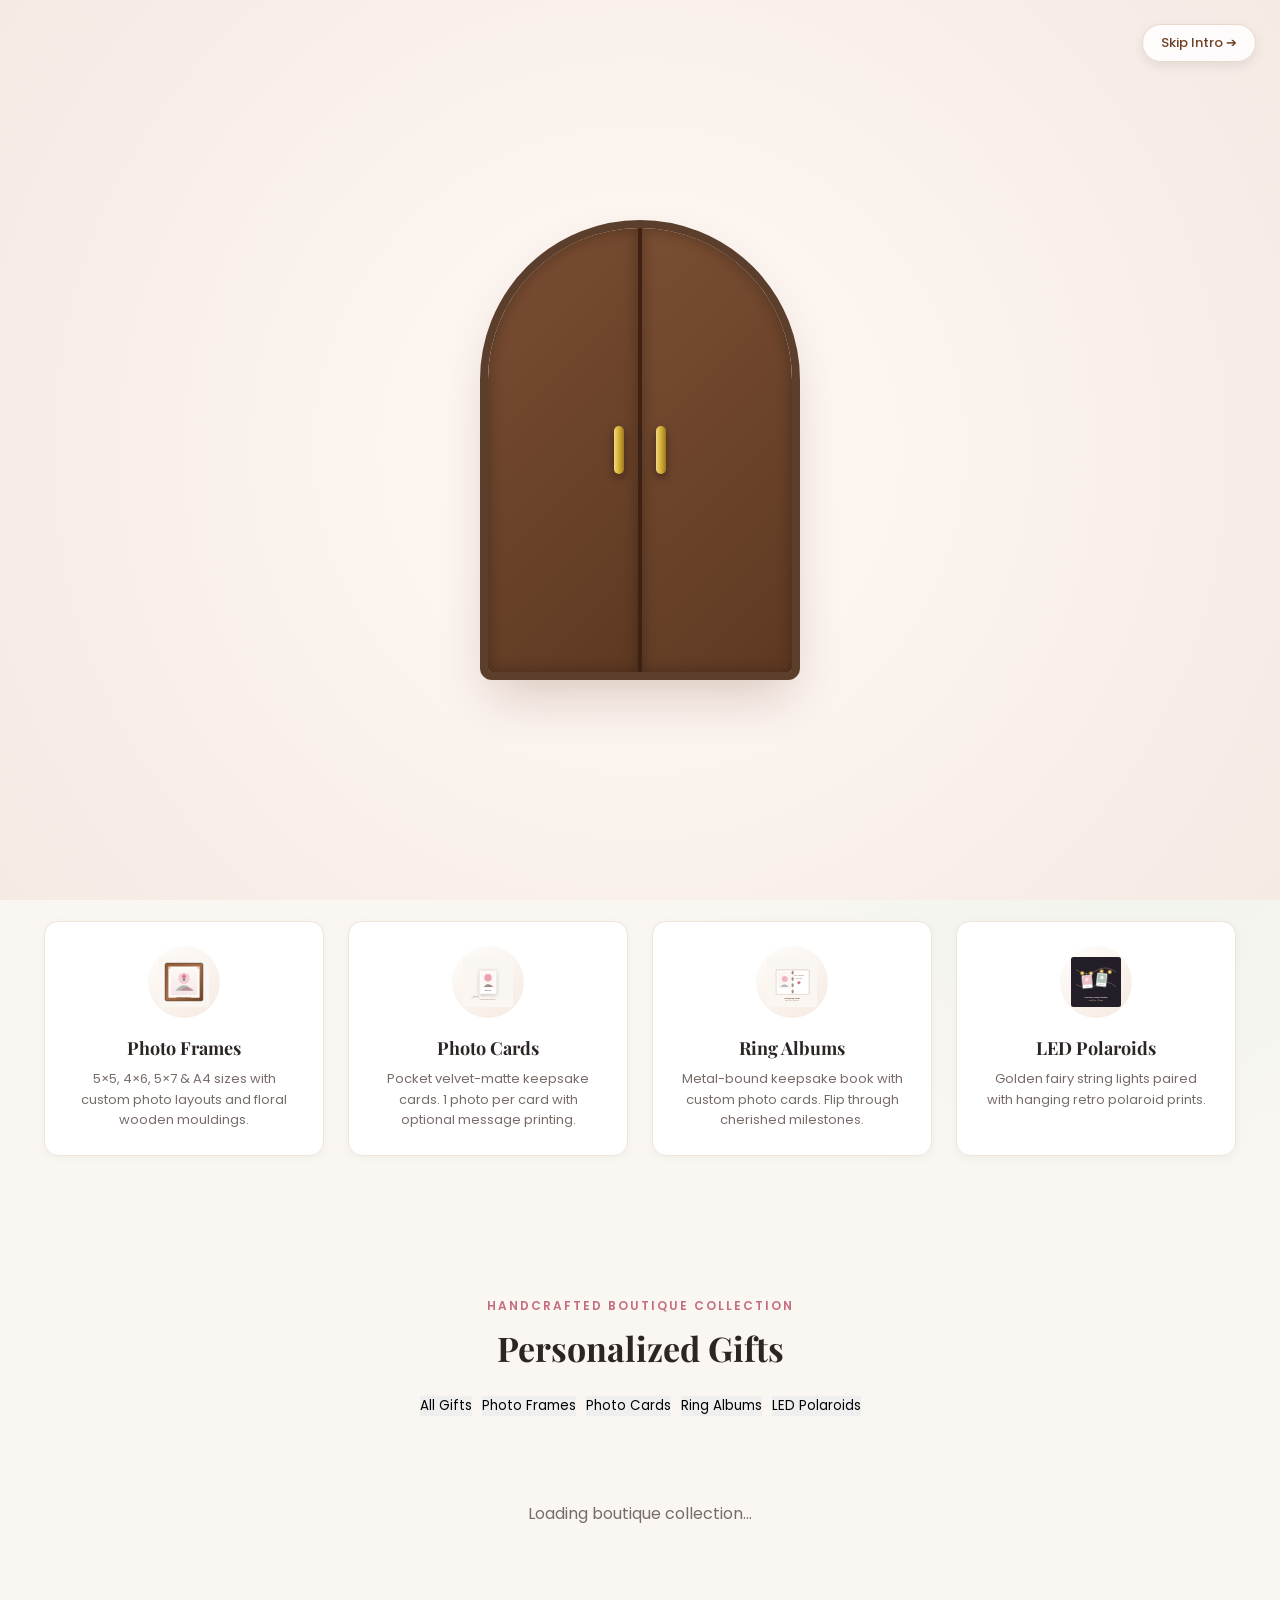
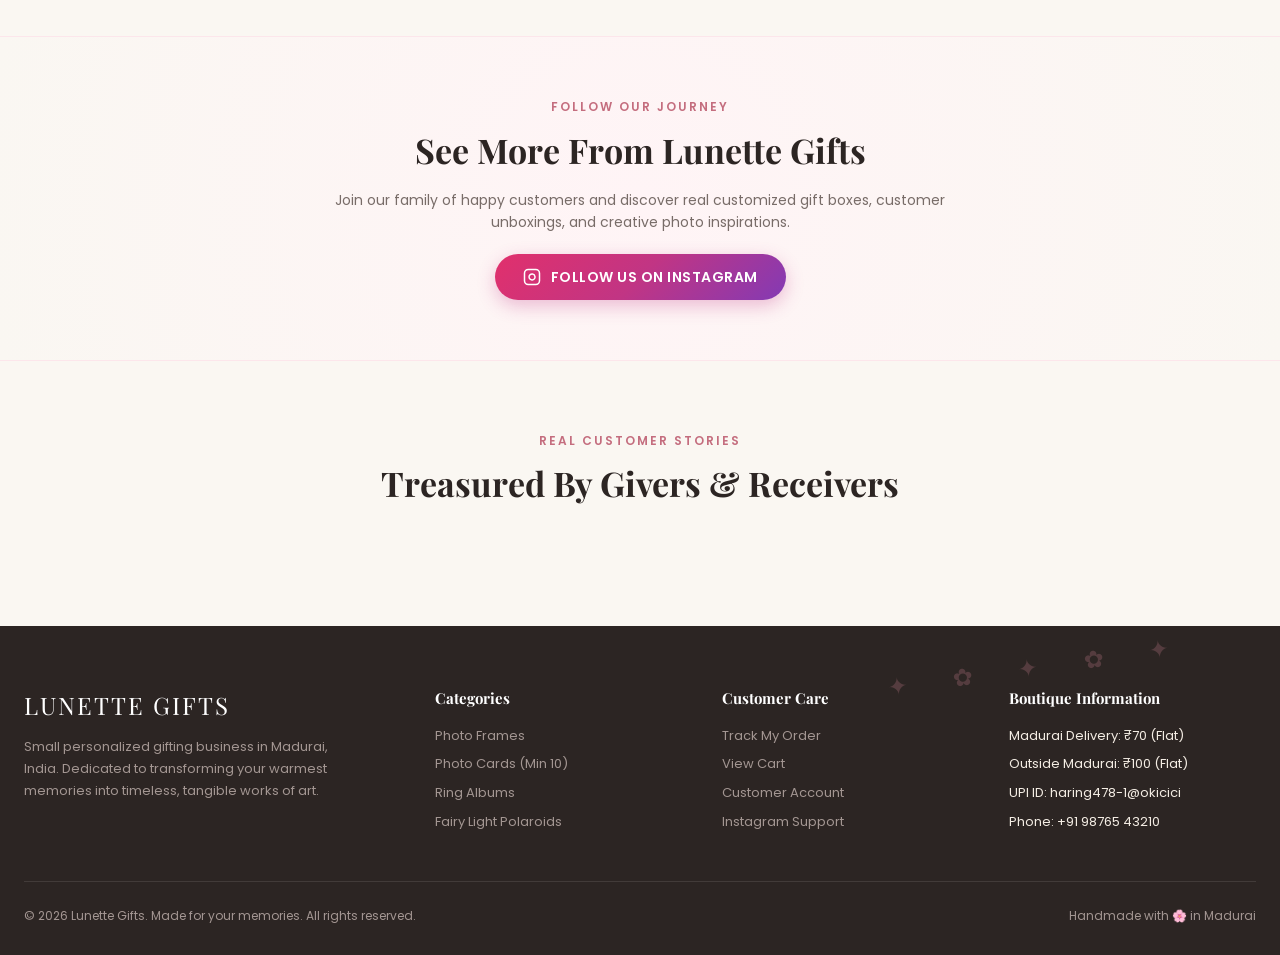
==== commit 56e452e6: "Connect frontend to Railway backend" ====
--- a/LUNETTE-GIFTS-FRONTEND/index.html
+++ b/LUNETTE-GIFTS-FRONTEND/index.html
@@ -308,8 +308,9 @@
     </div>
 
     <!-- Scripts -->
-    <script src="./js/config.js"></script>
-    <script src="./js/boutique.js"></script>
-    <script src="./js/store.js"></script>
+    <script src="../js/config.js"></script>
+    <script src="../js/boutique.js"></script>
+    <script src="../js/store.js"></script>
+    <script src="../js/admin.js"></script>
 </body>
 </html>
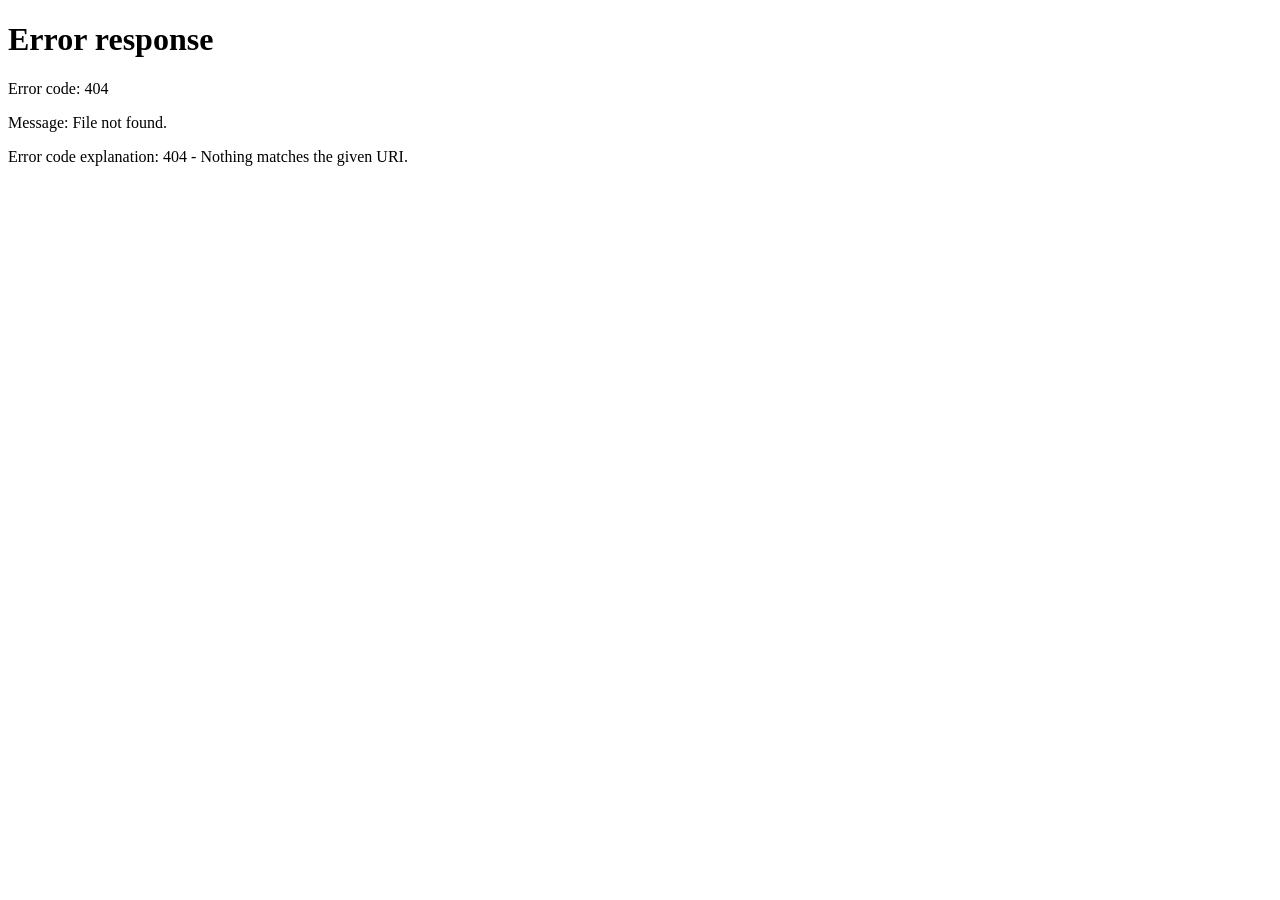
==== commit 2cc8f523: "Update script paths to use relative directory" ====
--- a/LUNETTE-GIFTS-FRONTEND/index.html
+++ b/LUNETTE-GIFTS-FRONTEND/index.html
@@ -308,9 +308,9 @@
     </div>
 
     <!-- Scripts -->
-    <script src="../js/config.js"></script>
-    <script src="../js/boutique.js"></script>
-    <script src="../js/store.js"></script>
-    <script src="../js/admin.js"></script>
+    <script src="./js/config.js"></script>
+<script src="./js/boutique.js"></script>
+<script src="./js/store.js"></script>
+<script src="./js/admin.js"></script>
 </body>
 </html>
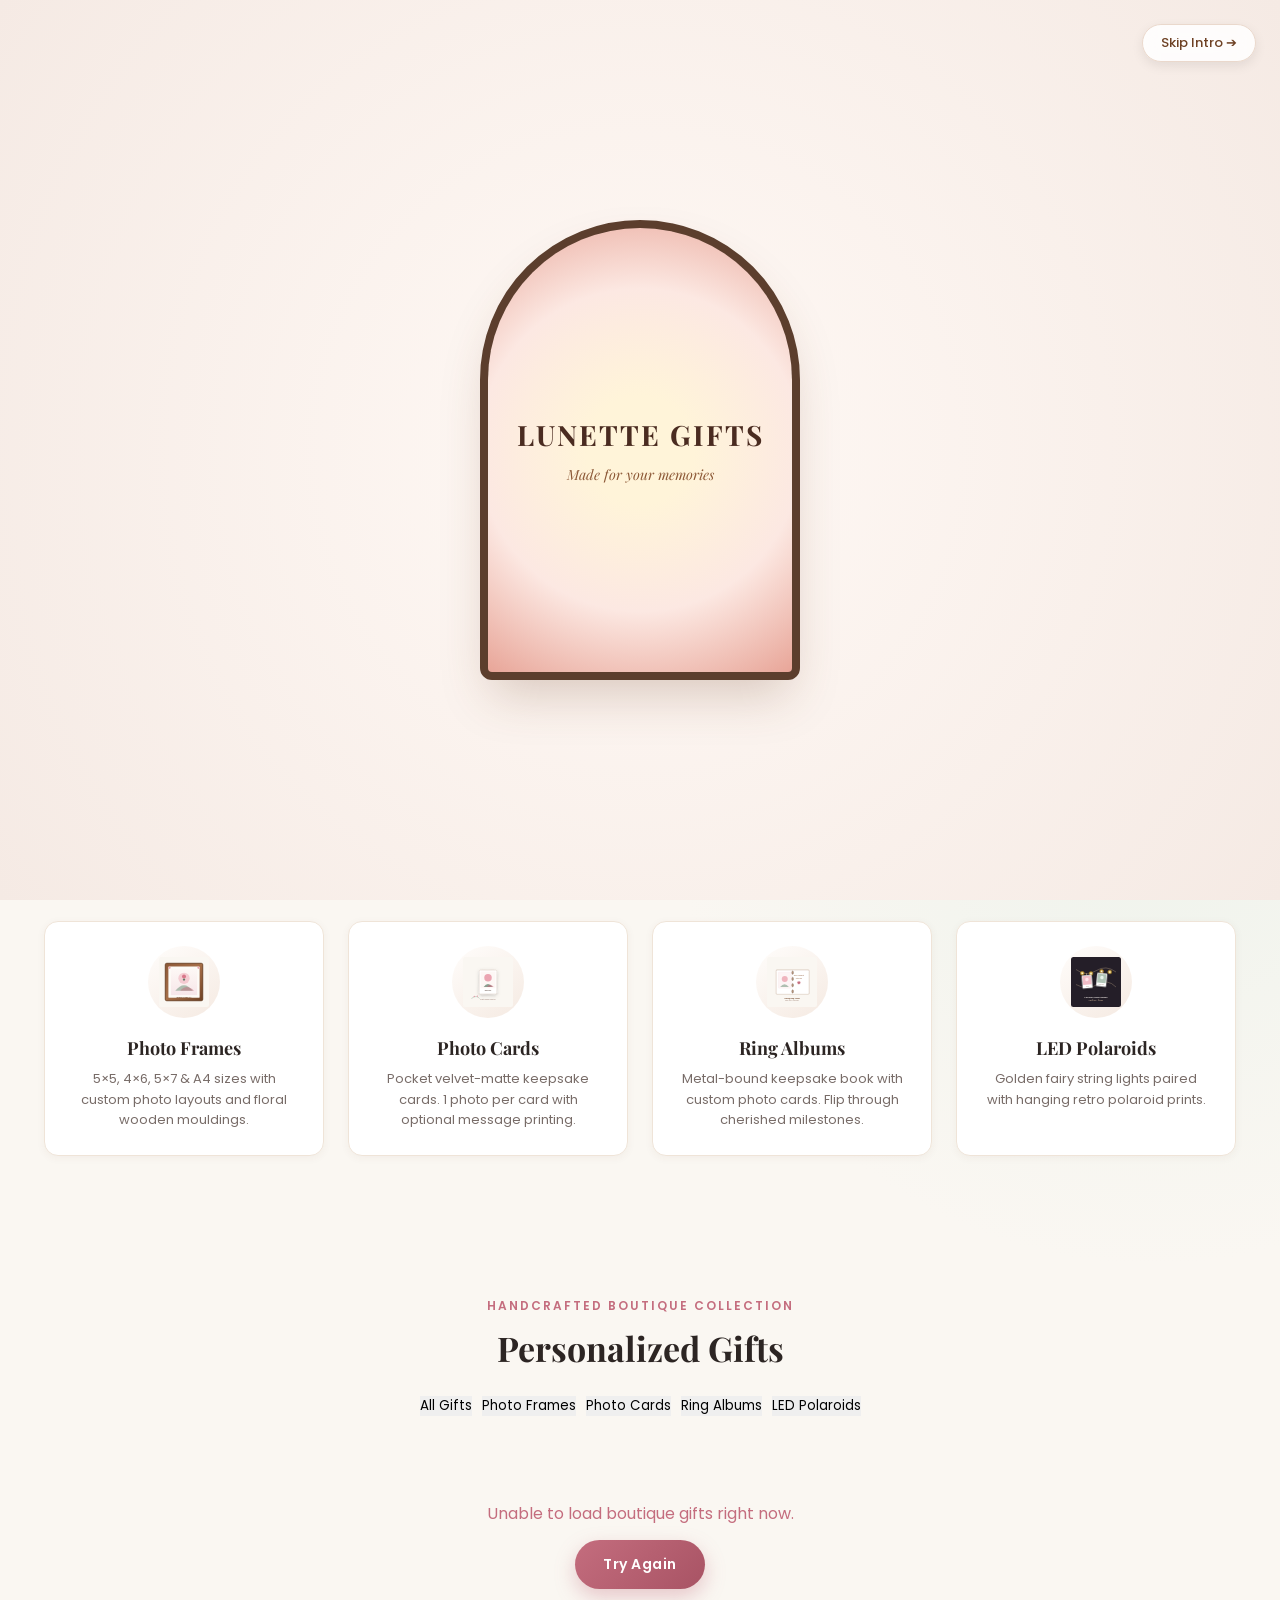
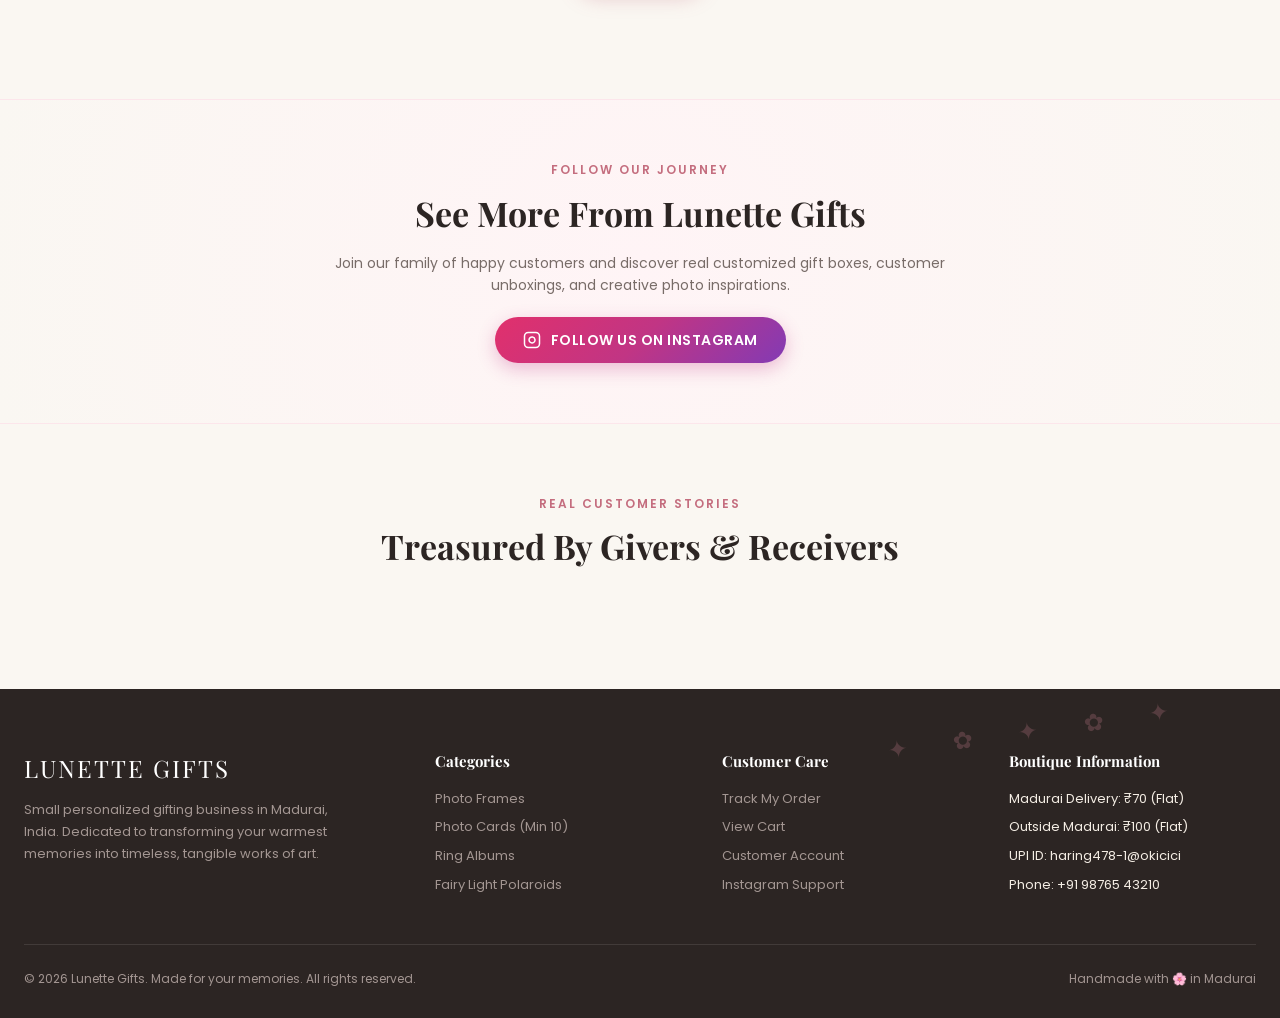
==== commit 2ead84c4: "Remove admin.js script from index.html Removed the admin.js script from the index.html file." ====
--- a/LUNETTE-GIFTS-FRONTEND/index.html
+++ b/LUNETTE-GIFTS-FRONTEND/index.html
@@ -308,9 +308,8 @@
     </div>
 
     <!-- Scripts -->
-    <script src="./js/config.js"></script>
+   <script src="./js/config.js"></script>
 <script src="./js/boutique.js"></script>
 <script src="./js/store.js"></script>
-<script src="./js/admin.js"></script>
 </body>
 </html>
